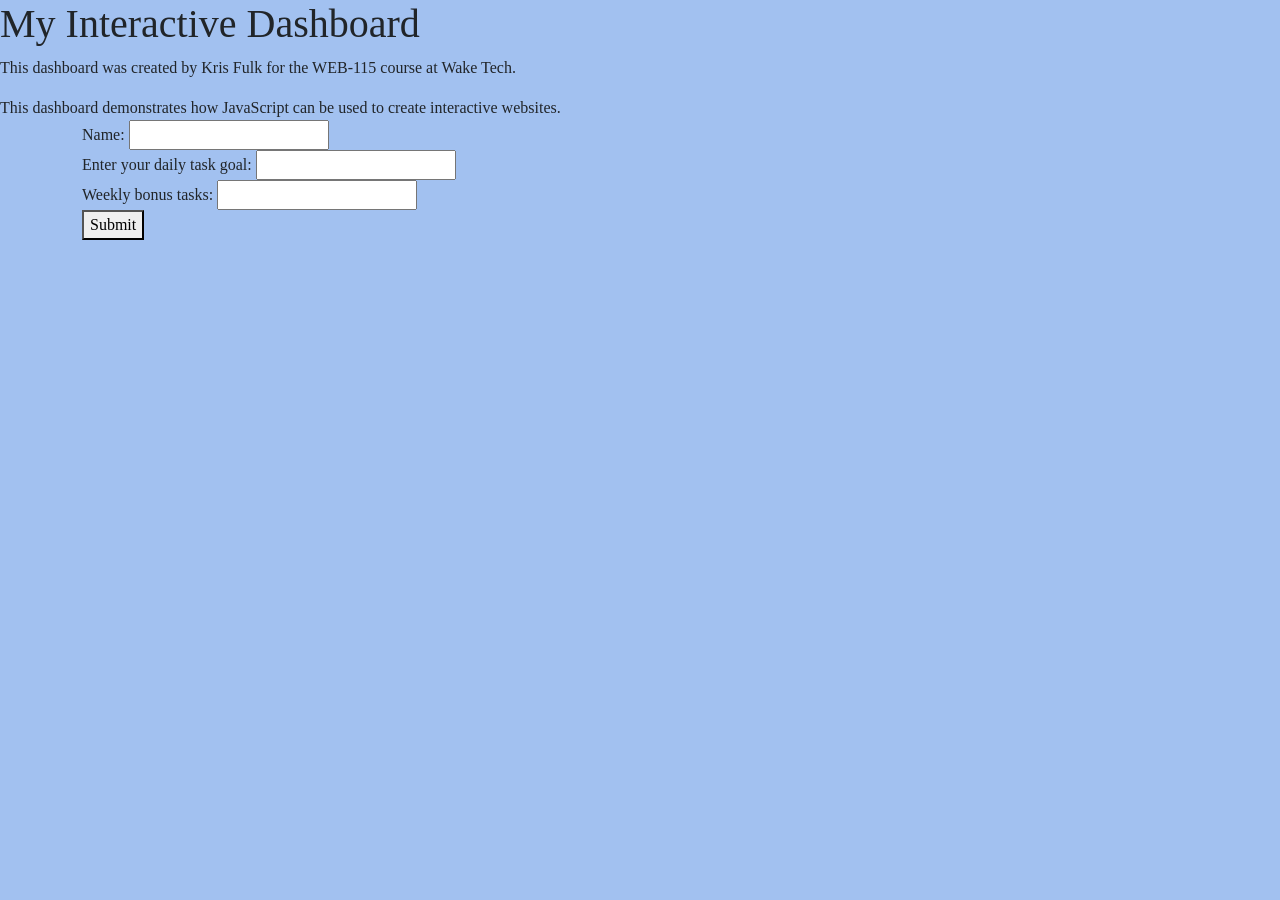
==== index.html @ 65012e2b "Created weekly goal function and user form." ====
<!DOCTYPE html>
<html lang="en">

<head>
    <meta charset="UTF-8">
    <meta name="viewport" content="width=device-width, initial-scale=1.0">
    <title>My Interactive Dashboard</title>
    <!-- Bootstrap  -->
    <link href="https://cdn.jsdelivr.net/npm/bootstrap@5.3.8/dist/css/bootstrap.min.css" rel="stylesheet"
        integrity="sha384-sRIl4kxILFvY47J16cr9ZwB07vP4J8+LH7qKQnuqkuIAvNWLzeN8tE5YBujZqJLB" crossorigin="anonymous">
    <script defer src="https://cdn.jsdelivr.net/npm/bootstrap@5.3.8/dist/js/bootstrap.bundle.min.js"
        integrity="sha384-FKyoEForCGlyvwx9Hj09JcYn3nv7wiPVlz7YYwJrWVcXK/BmnVDxM+D2scQbITxI"
        crossorigin="anonymous"></script>
    <!--External stylesheet-->
    <link rel="stylesheet" href="css/style.css">
</head>

<body>
    <h1>My Interactive Dashboard</h1>
    <p>This dashboard was created by Kris Fulk for the WEB-115 course at Wake Tech.</p>
    <script>document.write("This dashboard demonstrates how JavaScript can be used to create interactive websites.");</script>
    <noscript>Unfortunately, your web browser does not support JavaScript.</noscript>

    <div class="container">
        <div class="row">
            <div class="col" id="weekly-tasks">
                <script src="js/task-manager.js" defer></script>
                <form id="goal-form">
                    <div class="userName">
                        <label for="userName">Name:</label>
                        <input type="text" id="userName" name="userName" required>
                    </div>
                    <div class="dailyGoal">
                        <label for="dailyGoal">Enter your daily task goal:</label>
                        <input type="number" id="dailyGoal" name="dailyGoal" required>
                    </div>
                    <div class="bonusTasks">
                        <label for="bonusTasks">Weekly bonus tasks:</label>
                        <input type="number" id="bonusTasks" name="bonusTasks" required>
                    </div>
                    <button type="submit" id="goal-btn">Submit</button>
                </form>
                <p id="goal-message"></p>
            </div>
        </div>
    </div>
</body>

</html>
---- css/style.css ----
body {
    background-color: #a2c1f0;
    font-family: Georgia, 'Times New Roman', Times, serif;
}
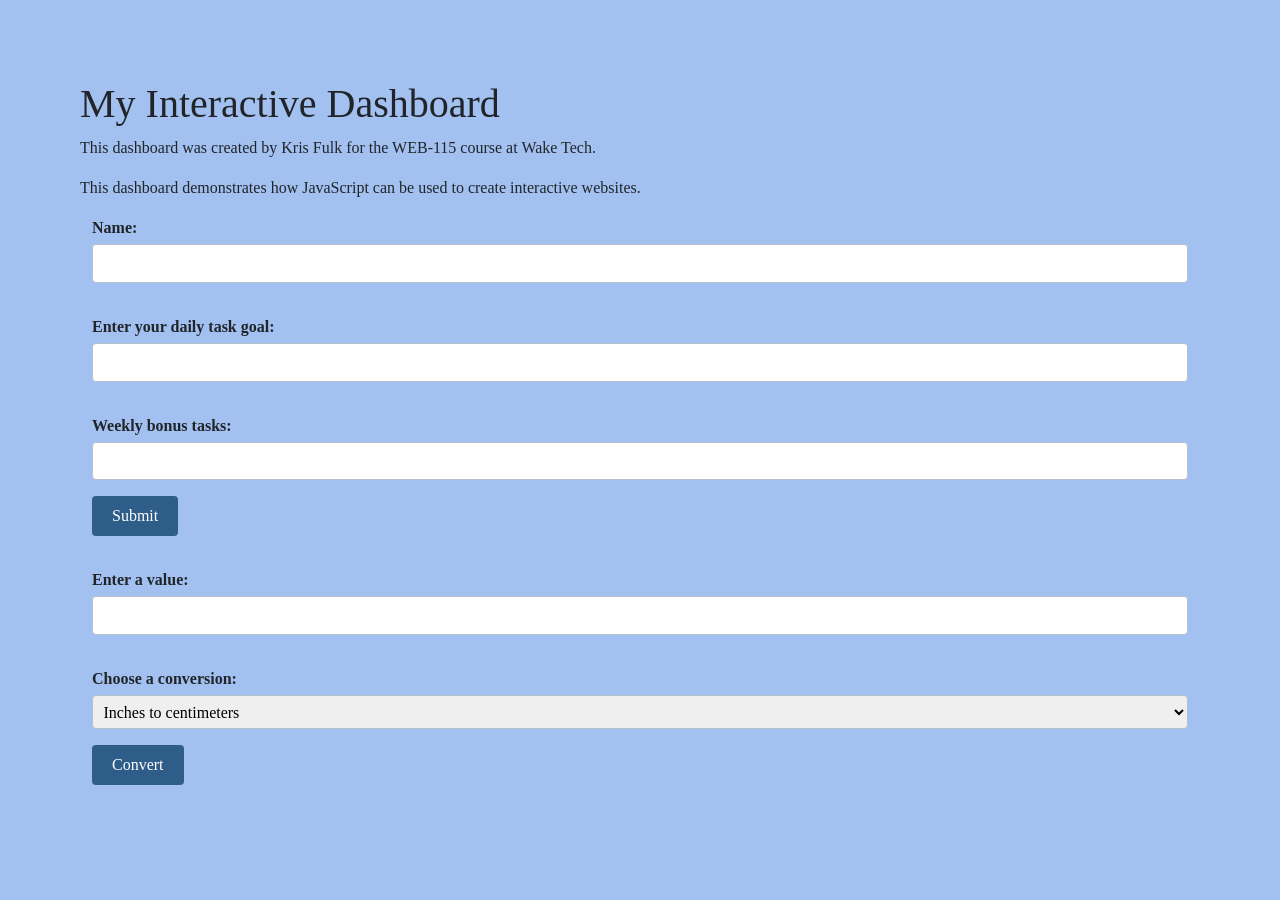
==== commit e060ab0f: "Added Metric to Imperial Units (and vice versa) conversion." ====
--- a/index.html
+++ b/index.html
@@ -21,6 +21,7 @@
     <script>document.write("This dashboard demonstrates how JavaScript can be used to create interactive websites.");</script>
     <noscript>Unfortunately, your web browser does not support JavaScript.</noscript>
 
+    <!-- Weekly Task Goal -->
     <div class="container">
         <div class="row">
             <div class="col" id="weekly-tasks">
@@ -43,6 +44,36 @@
                 <p id="goal-message"></p>
             </div>
         </div>
+
+        <!-- Metric Converter -->
+        <div class="col" id="metric-converter">
+            <script src="js/metric-converter.js" defer></script>
+            <form id="converter-form">
+                <div class="convertValue">
+                    <label for="convertValue">Enter a value:</label>
+                    <input type="number" id="convertValue" name="convertValue" step="any" required>
+                </div>
+                <div class="conversionType">
+                    <label for="conversionType">Choose a conversion:</label>
+                    <select id="conversionType" name="conversionType">
+                        <optgroup label="Imperial to Metric">
+                            <option value="inch to centimeter">Inches to centimeters</option>
+                            <option value="foot to centimeter">Feet to centimeters</option>
+                            <option value="yard to meter">Yards to meters</option>
+                            <option value="mile to kilometer">Miles to kilometers</option>
+                        </optgroup>
+                        <optgroup label="Metric to Imperial">
+                            <option value="centimeter to inch">Centimeters to inches</option>
+                            <option value="centimeter to foot">Centimeters to feet</option>
+                            <option value="meter to yard">Meters to yards</option>
+                            <option value="kilometer to mile">Kilometers to miles</option>
+                        </optgroup>
+                    </select>
+                </div>
+                <button type="submit" id="convert-btn">Convert</button>
+            </form>
+            <p id="convert-result"></p>
+        </div>
     </div>
 </body>
 
--- a/css/style.css
+++ b/css/style.css
@@ -1,4 +1,35 @@
 body {
     background-color: #a2c1f0;
     font-family: Georgia, 'Times New Roman', Times, serif;
-}+    padding: 5rem;
+    margin: auto;
+}
+
+form label {
+    display: block;
+    font-weight: bold;
+    margin-bottom: 0.25rem;
+    padding-top: 1rem;
+}
+
+form input,
+form select {
+    width: 100%;
+    padding: 0.4rem;
+    margin-bottom: 1rem;
+    border: 1px solid #b8c2cc;
+    border-radius: 4px;
+}
+
+form button {
+    padding: 0.5rem 1.25rem;
+    border: none;
+    border-radius: 4px;
+    background-color: #2f5d8a;
+    color: #ffffff;
+    cursor: pointer;
+}
+
+form button:hover {
+    background-color: #244a6e;
+}
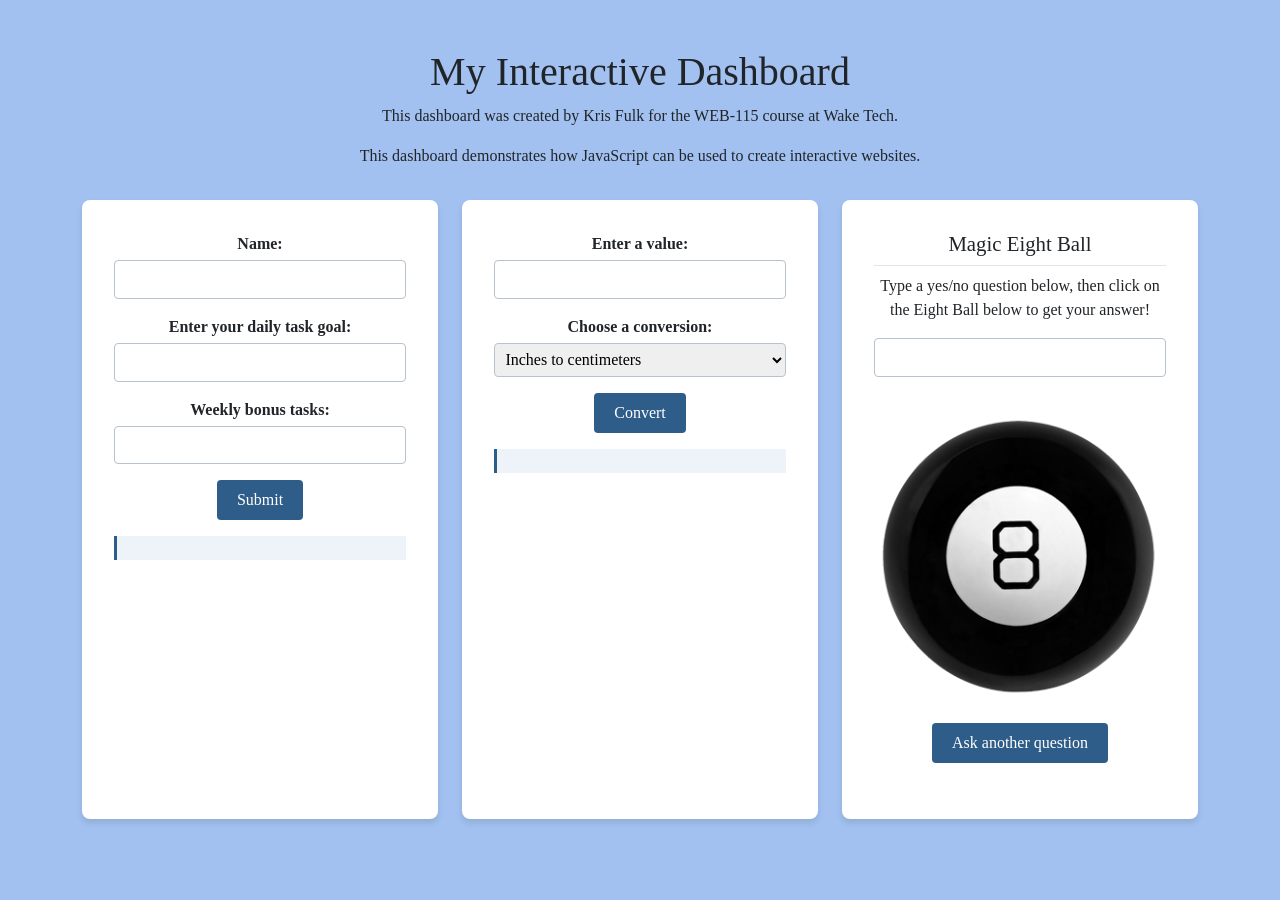
==== commit b1f7515a: "Add interactive dashboard features including Magic Eight Ball simulation and metric converter - Crea" ====
--- a/index.html
+++ b/index.html
@@ -21,9 +21,10 @@
     <script>document.write("This dashboard demonstrates how JavaScript can be used to create interactive websites.");</script>
     <noscript>Unfortunately, your web browser does not support JavaScript.</noscript>
 
-    <!-- Weekly Task Goal -->
     <div class="container">
         <div class="row">
+
+            <!-- Weekly Task Goal -->
             <div class="col" id="weekly-tasks">
                 <script src="js/task-manager.js" defer></script>
                 <form id="goal-form">
@@ -40,39 +41,57 @@
                         <input type="number" id="bonusTasks" name="bonusTasks" required>
                     </div>
                     <button type="submit" id="goal-btn">Submit</button>
+                    <p id="goal-message"></p>
                 </form>
-                <p id="goal-message"></p>
             </div>
-        </div>
 
-        <!-- Metric Converter -->
-        <div class="col" id="metric-converter">
-            <script src="js/metric-converter.js" defer></script>
-            <form id="converter-form">
-                <div class="convertValue">
-                    <label for="convertValue">Enter a value:</label>
-                    <input type="number" id="convertValue" name="convertValue" step="any" required>
-                </div>
-                <div class="conversionType">
-                    <label for="conversionType">Choose a conversion:</label>
-                    <select id="conversionType" name="conversionType">
-                        <optgroup label="Imperial to Metric">
-                            <option value="inch to centimeter">Inches to centimeters</option>
-                            <option value="foot to centimeter">Feet to centimeters</option>
-                            <option value="yard to meter">Yards to meters</option>
-                            <option value="mile to kilometer">Miles to kilometers</option>
-                        </optgroup>
-                        <optgroup label="Metric to Imperial">
-                            <option value="centimeter to inch">Centimeters to inches</option>
-                            <option value="centimeter to foot">Centimeters to feet</option>
-                            <option value="meter to yard">Meters to yards</option>
-                            <option value="kilometer to mile">Kilometers to miles</option>
-                        </optgroup>
-                    </select>
-                </div>
-                <button type="submit" id="convert-btn">Convert</button>
-            </form>
-            <p id="convert-result"></p>
+            <!-- Metric Converter -->
+            <div class="col" id="metric-converter">
+                <script src="js/metric-converter.js" defer></script>
+                <form id="converter-form">
+                    <div class="convertValue">
+                        <label for="convertValue">Enter a value:</label>
+                        <input type="number" id="convertValue" name="convertValue" step="any" required>
+                    </div>
+                    
+                    <div class="conversionType">
+                        <label for="conversionType">Choose a conversion:</label>
+                        <select id="conversionType" name="conversionType">
+                            <optgroup label="Imperial to Metric">
+                                <option value="inch-to-centimeter">Inches to centimeters</option>
+                                <option value="foot-to-centimeter">Feet to centimeters</option>
+                                <option value="yard-to-meter">Yards to meters</option>
+                                <option value="mile-to-kilometer">Miles to kilometers</option>
+                            </optgroup>
+                            <optgroup label="Metric to Imperial">
+                                <option value="centimeter-to-inch">Centimeters to inches</option>
+                                <option value="centimeter-to-foot">Centimeters to feet</option>
+                                <option value="meter-to-yard">Meters to yards</option>
+                                <option value="kilometer-to-mile">Kilometers to miles</option>
+                            </optgroup>
+                        </select>
+                    </div>
+                    <button type="submit" id="convert-btn">Convert</button>
+                    <p id="convert-result"></p>
+                </form>
+            </div>
+
+            <!-- Magic Eight Ball -->
+            <div class="col" id="magic-eight-ball">
+                <script src="js/magic-eight-ball.js" defer></script>
+                <link rel="stylesheet" href="css/magic-eight-ball.css">
+                <h2 class="heading">Magic Eight Ball</h2>
+                <form id="eight-ball-form">
+                    <p>Type a yes/no question below, then click on the Eight Ball below to get your answer!</p>
+                    <input id="question" name="question" size="80">
+                    <div id="magicEightBall">
+                        <div id="circle"></div>
+                        <img id="ball" src="img/magic-eight-ball.png" alt="Magic Eight Ball">
+                    </div>
+                    <button id="reset" name="reset" type="reset">Ask another question</button>
+                </form>
+                <br>
+            </div>
         </div>
     </div>
 </body>
--- a/css/style.css
+++ b/css/style.css
@@ -1,20 +1,58 @@
 body {
     background-color: #a2c1f0;
     font-family: Georgia, 'Times New Roman', Times, serif;
-    padding: 5rem;
+    padding: 3rem 1rem;
     margin: auto;
+    text-align: center;
 }
 
+.container {
+    padding-top: 2rem;
+}
+
+.col {
+    min-width: 280px;
+}
+
+/* Cards */
+#weekly-tasks,
+#metric-converter,
+.row #magic-eight-ball {
+    flex: 1;
+    max-width: none;
+    margin: 0;
+    background-color: #ffffff;
+    padding: 2rem;
+    border-radius: 8px;
+    box-shadow: 0 4px 6px rgba(0, 0, 0, 0.1);
+}
+
+.row {
+    display: flex;
+    align-items: stretch;
+    gap: 1.5rem;
+    margin: 0;
+}
+
+/* Card titles */
+.heading {
+    margin-top: 0;
+    padding-bottom: 0.5rem;
+    border-bottom: 1px solid #dfe5ec;
+    font-size: 1.3rem;
+}
+
+/* Forms */
 form label {
     display: block;
     font-weight: bold;
     margin-bottom: 0.25rem;
-    padding-top: 1rem;
 }
 
 form input,
 form select {
     width: 100%;
+    box-sizing: border-box;
     padding: 0.4rem;
     margin-bottom: 1rem;
     border: 1px solid #b8c2cc;
@@ -33,3 +71,36 @@
 form button:hover {
     background-color: #244a6e;
 }
+
+/* Output */
+#goal-message,
+#convert-result {
+    margin-top: 1rem;
+    padding: 0.75rem;
+    border-left: 3px solid #2f5d8a;
+    background-color: #eef3f9;
+    font-weight: bold;
+    color: #2f5d8a;
+}
+
+/* Magic Eight Ball */
+#circle {
+    display: none;
+    align-items: center;
+    justify-content: center;
+    text-align: center;
+    padding: 0.5rem;
+    box-sizing: border-box;
+    line-height: 1.2;
+}
+
+#magicEightBall {
+    position: relative;
+    width: 300px;
+    margin: 1.25rem auto;
+}
+
+#ball {
+    display: block;
+    width: 290px;
+}
--- a/css/magic-eight-ball.css
+++ b/css/magic-eight-ball.css
@@ -0,0 +1,43 @@
+
+#magic-eight-ball {
+  max-width: 410px;
+  text-align: center;
+  margin: auto;
+}
+
+#circle {
+  font-size: 12pt;
+  background-color: white;
+  color: black;
+  position: absolute;
+  margin-left: 70px;
+  margin-top: 70px;
+  height: 150px;
+  width: 150px;
+  border-radius: 50%;
+  text-wrap: wrap;
+  display: none;
+}
+
+
+img:active {
+  animation: shake 1s;
+  animation-iteration-count: infinite;
+}
+
+img:visited {
+  animation: none;
+}
+@keyframes shake {
+  0% { transform: translate(1px, 1px) rotate(0deg);  }
+  10% { transform: translate(-1px, -2px) rotate(-1deg); }
+  20% { transform: translate(-3px, 0px) rotate(1deg); }
+  30% { transform: translate(3px, 2px) rotate(0deg); }
+  40% { transform: translate(1px, -1px) rotate(1deg); }
+  50% { transform: translate(-1px, 2px) rotate(-1deg); }
+  60% { transform: translate(-3px, 1px) rotate(0deg); }
+  70% { transform: translate(3px, 1px) rotate(-1deg); }
+  80% { transform: translate(-1px, -1px) rotate(1deg); }
+  90% { transform: translate(1px, 2px) rotate(0deg); }
+  100% { transform: translate(1px, -2px) rotate(-1deg); }
+}
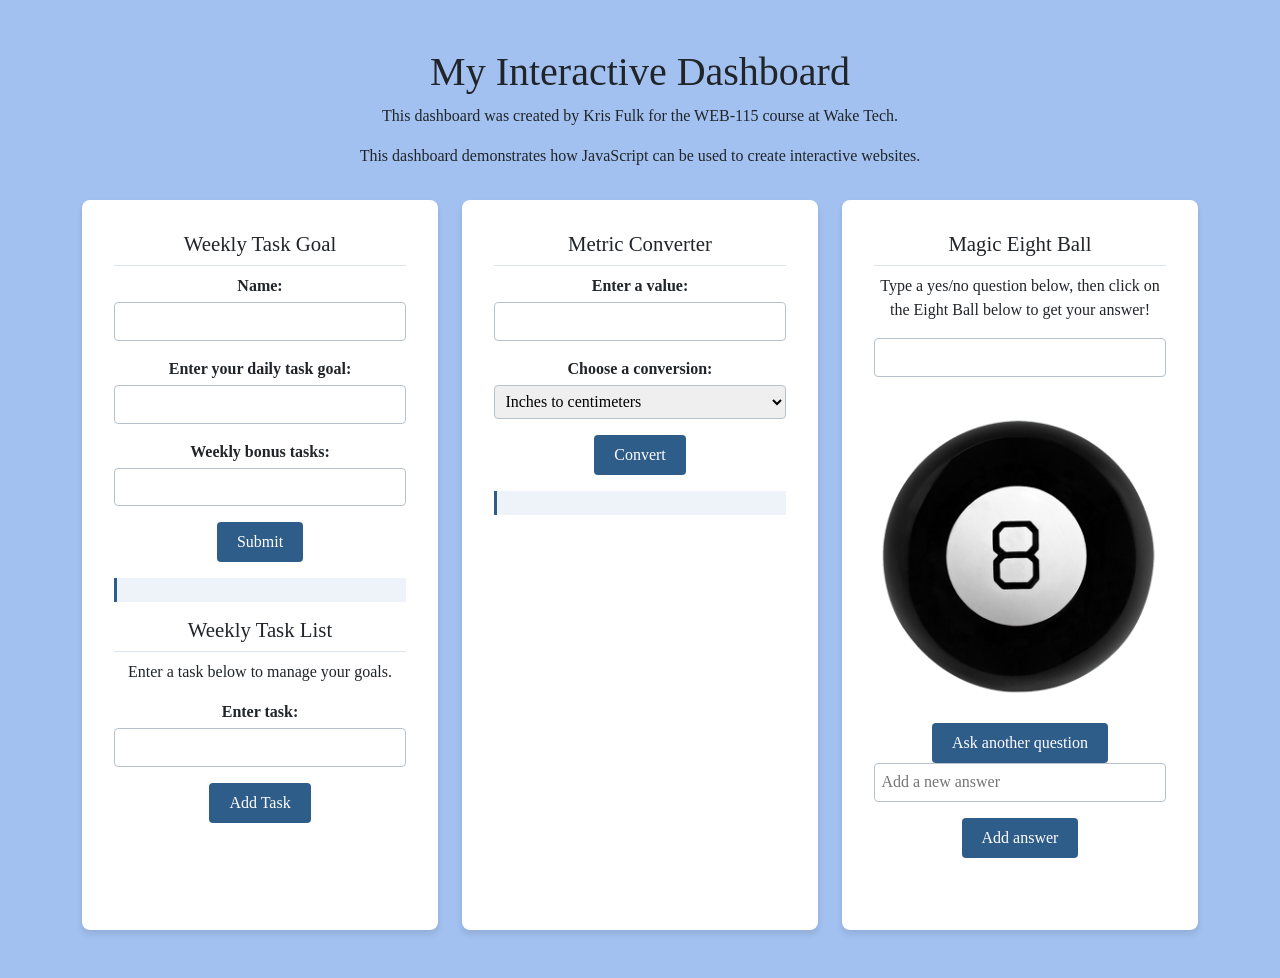
==== commit ec2b1fbf: "Add weekly task management features and update Magic Eight Ball section - Introduced a new task list" ====
--- a/index.html
+++ b/index.html
@@ -27,6 +27,7 @@
             <!-- Weekly Task Goal -->
             <div class="col" id="weekly-tasks">
                 <script src="js/task-manager.js" defer></script>
+                <h3 class="heading">Weekly Task Goal</h3>
                 <form id="goal-form">
                     <div class="userName">
                         <label for="userName">Name:</label>
@@ -43,11 +44,23 @@
                     <button type="submit" id="goal-btn">Submit</button>
                     <p id="goal-message"></p>
                 </form>
+
+                <!-- Weekly Task List -->
+                <div id="task-list">
+                    <h3 class="heading">Weekly Task List</h3>
+                    <p>Enter a task below to manage your goals.</p>
+                    <form id="task-form">
+                        <label for="task-name">Enter task:</label>
+                        <input type="text" id="task-name" name="task-name" autocomplete="off">
+                        <button type="button" id="add-task">Add Task</button>
+                    </form>
+                </div>
             </div>
 
             <!-- Metric Converter -->
             <div class="col" id="metric-converter">
                 <script src="js/metric-converter.js" defer></script>
+                <h3 class="heading">Metric Converter</h3>
                 <form id="converter-form">
                     <div class="convertValue">
                         <label for="convertValue">Enter a value:</label>
@@ -80,7 +93,7 @@
             <div class="col" id="magic-eight-ball">
                 <script src="js/magic-eight-ball.js" defer></script>
                 <link rel="stylesheet" href="css/magic-eight-ball.css">
-                <h2 class="heading">Magic Eight Ball</h2>
+                <h3 class="heading">Magic Eight Ball</h3>
                 <form id="eight-ball-form">
                     <p>Type a yes/no question below, then click on the Eight Ball below to get your answer!</p>
                     <input id="question" name="question" size="80">
@@ -89,6 +102,9 @@
                         <img id="ball" src="img/magic-eight-ball.png" alt="Magic Eight Ball">
                     </div>
                     <button id="reset" name="reset" type="reset">Ask another question</button>
+<input id="new-answer" name="new-answer" size="40" placeholder="Add a new answer">
+<button id="add-btn" type="button">Add answer</button>
+                    <p id="answer"></p>
                 </form>
                 <br>
             </div>
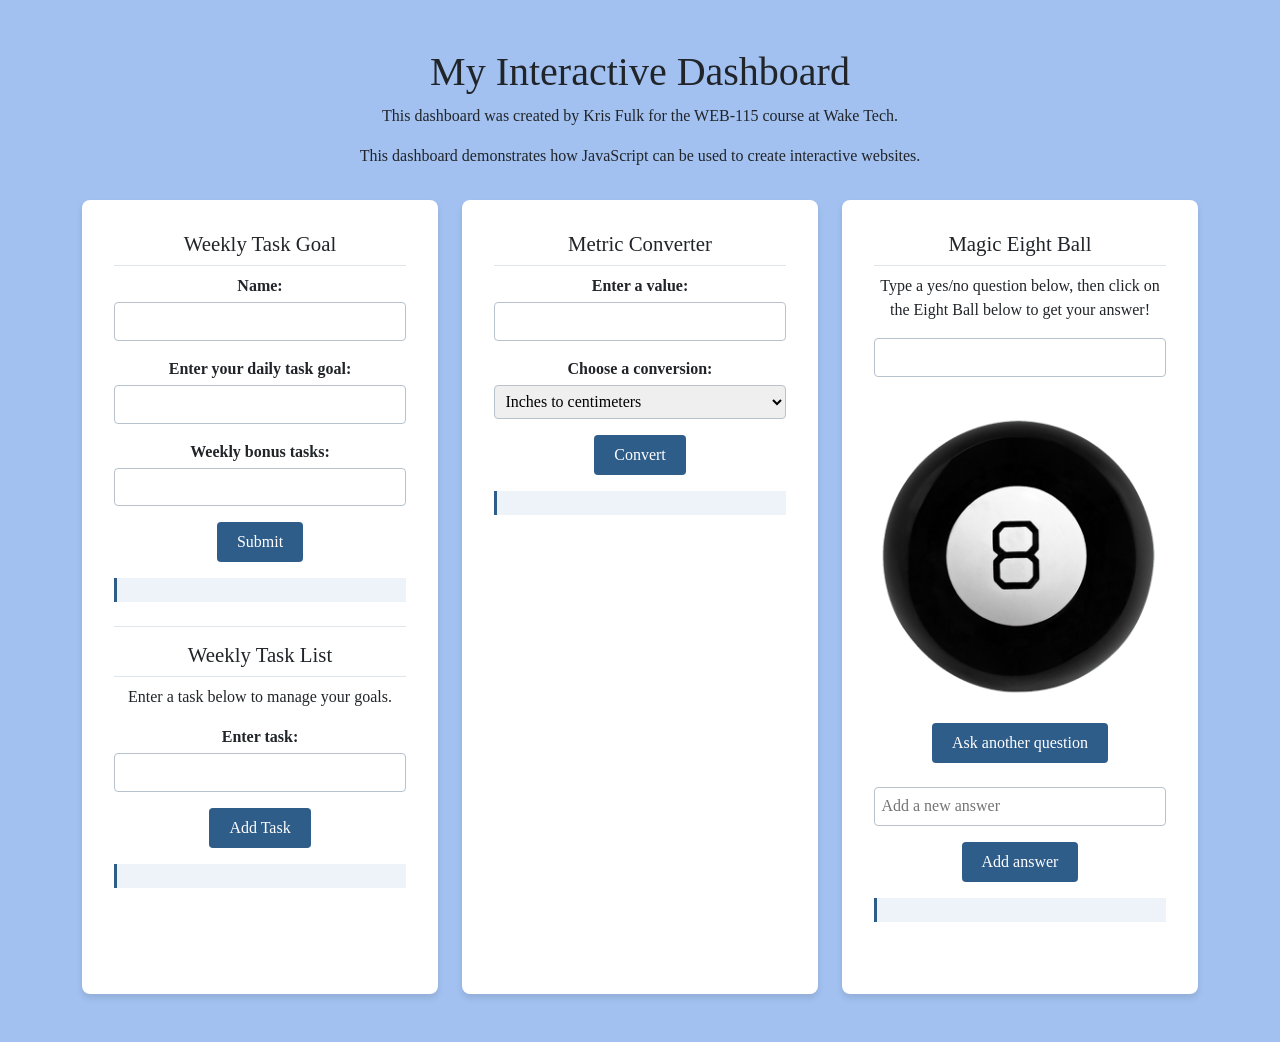
==== commit c9a8b9ee: "Enhance Magic Eight Ball feature by allowing users to add custom answers and update README with task" ====
--- a/index.html
+++ b/index.html
@@ -102,7 +102,7 @@
                         <img id="ball" src="img/magic-eight-ball.png" alt="Magic Eight Ball">
                     </div>
                     <button id="reset" name="reset" type="reset">Ask another question</button>
-<input id="new-answer" name="new-answer" size="40" placeholder="Add a new answer">
+                    <input id="new-answer" name="new-answer" size="40" placeholder="Add a new answer">
 <button id="add-btn" type="button">Add answer</button>
                     <p id="answer"></p>
                 </form>
--- a/css/style.css
+++ b/css/style.css
@@ -32,6 +32,17 @@
     align-items: stretch;
     gap: 1.5rem;
     margin: 0;
+}
+
+#task-list {
+    margin-top: 1.5rem;
+    padding-top: 1rem;
+    border-top: 1px solid #dfe5ec;
+}
+
+#user-tasks {
+    text-align: left;
+    padding-left: 1.5rem;
 }
 
 /* Card titles */
@@ -74,13 +85,20 @@
 
 /* Output */
 #goal-message,
-#convert-result {
+#convert-result, 
+#answer, 
+#user-tasks{
     margin-top: 1rem;
     padding: 0.75rem;
     border-left: 3px solid #2f5d8a;
     background-color: #eef3f9;
     font-weight: bold;
     color: #2f5d8a;
+}
+
+#user-tasks {
+    list-style-position: inside;
+    padding-left: 1.5rem;
 }
 
 /* Magic Eight Ball */
@@ -103,4 +121,8 @@
 #ball {
     display: block;
     width: 290px;
+}
+
+#new-answer {
+    margin-top: 1.5rem;
 }
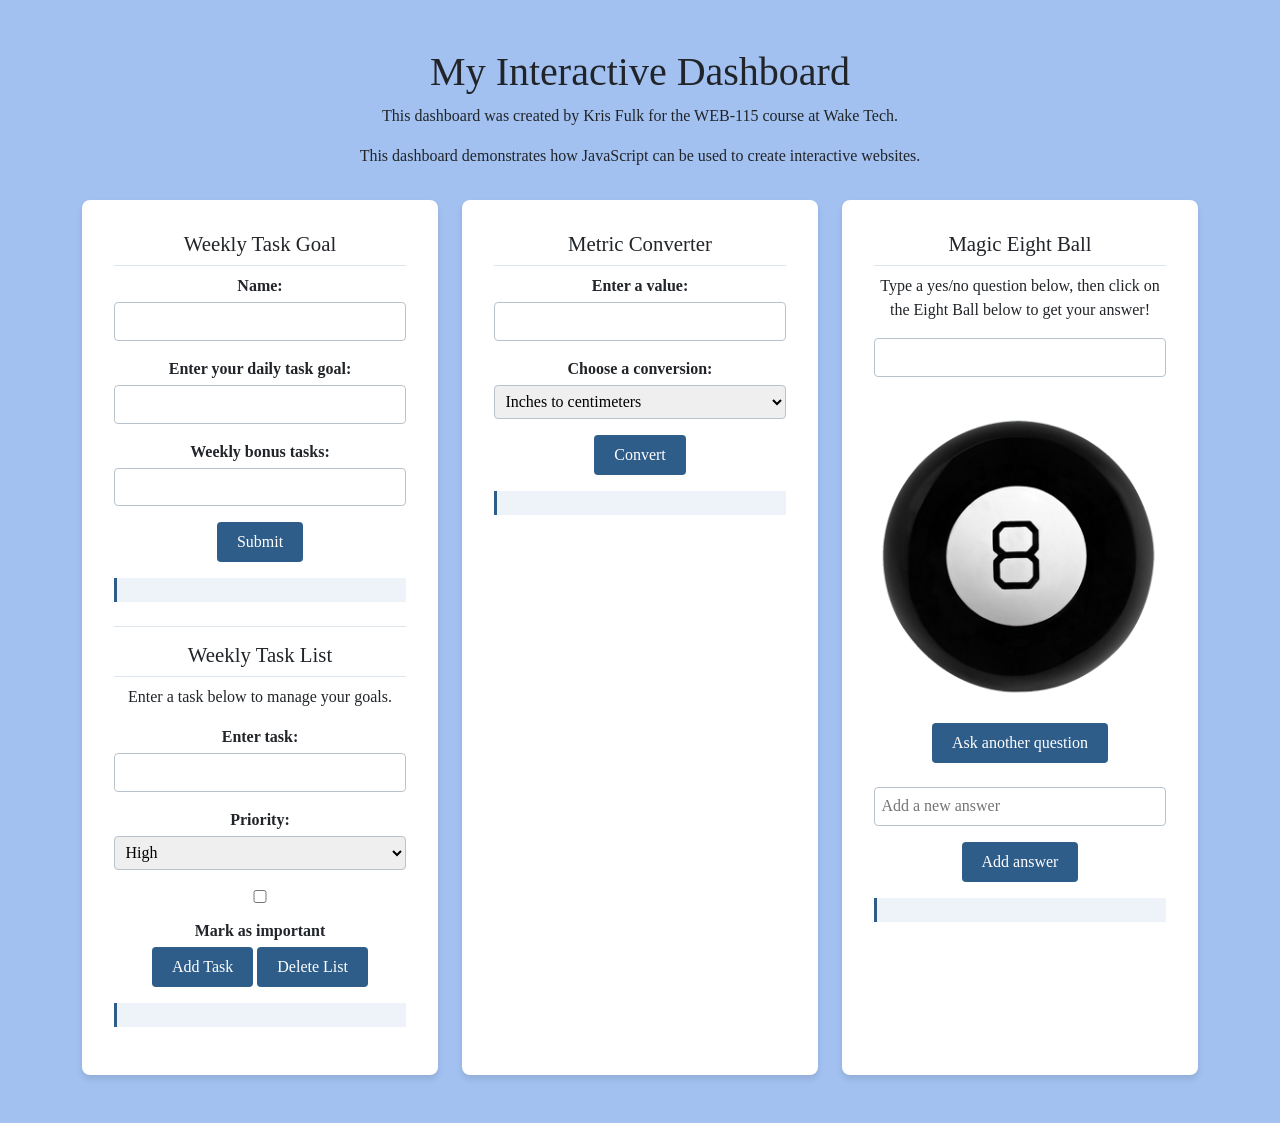
==== commit 524066ca: "Enhance task management by adding priority selection and importance checkbox; implement task deletio" ====
--- a/index.html
+++ b/index.html
@@ -52,7 +52,21 @@
                     <form id="task-form">
                         <label for="task-name">Enter task:</label>
                         <input type="text" id="task-name" name="task-name" autocomplete="off">
-                        <button type="button" id="add-task">Add Task</button>
+
+                        <label for="task-priority">Priority:</label>
+                        <select id="task-priority" name="task-priority">
+                            <option value="High">High</option>
+                            <option value="Medium">Medium</option>
+                            <option value="Low">Low</option>
+                        </select>
+
+                        <label for="task-important" class="checkbox-label">
+                            <input type="checkbox" id="task-important" name="task-important">
+                            Mark as important
+                        </label>
+
+                        <button type="submit" id="add-task">Add Task</button>
+                        <button type="button" id="delete-list">Delete List</button>
                     </form>
                 </div>
             </div>
@@ -66,7 +80,7 @@
                         <label for="convertValue">Enter a value:</label>
                         <input type="number" id="convertValue" name="convertValue" step="any" required>
                     </div>
-                    
+
                     <div class="conversionType">
                         <label for="conversionType">Choose a conversion:</label>
                         <select id="conversionType" name="conversionType">
@@ -103,7 +117,7 @@
                     </div>
                     <button id="reset" name="reset" type="reset">Ask another question</button>
                     <input id="new-answer" name="new-answer" size="40" placeholder="Add a new answer">
-<button id="add-btn" type="button">Add answer</button>
+                    <button id="add-btn" type="button">Add answer</button>
                     <p id="answer"></p>
                 </form>
                 <br>
--- a/css/style.css
+++ b/css/style.css
@@ -125,4 +125,5 @@
 
 #new-answer {
     margin-top: 1.5rem;
-}+}
+
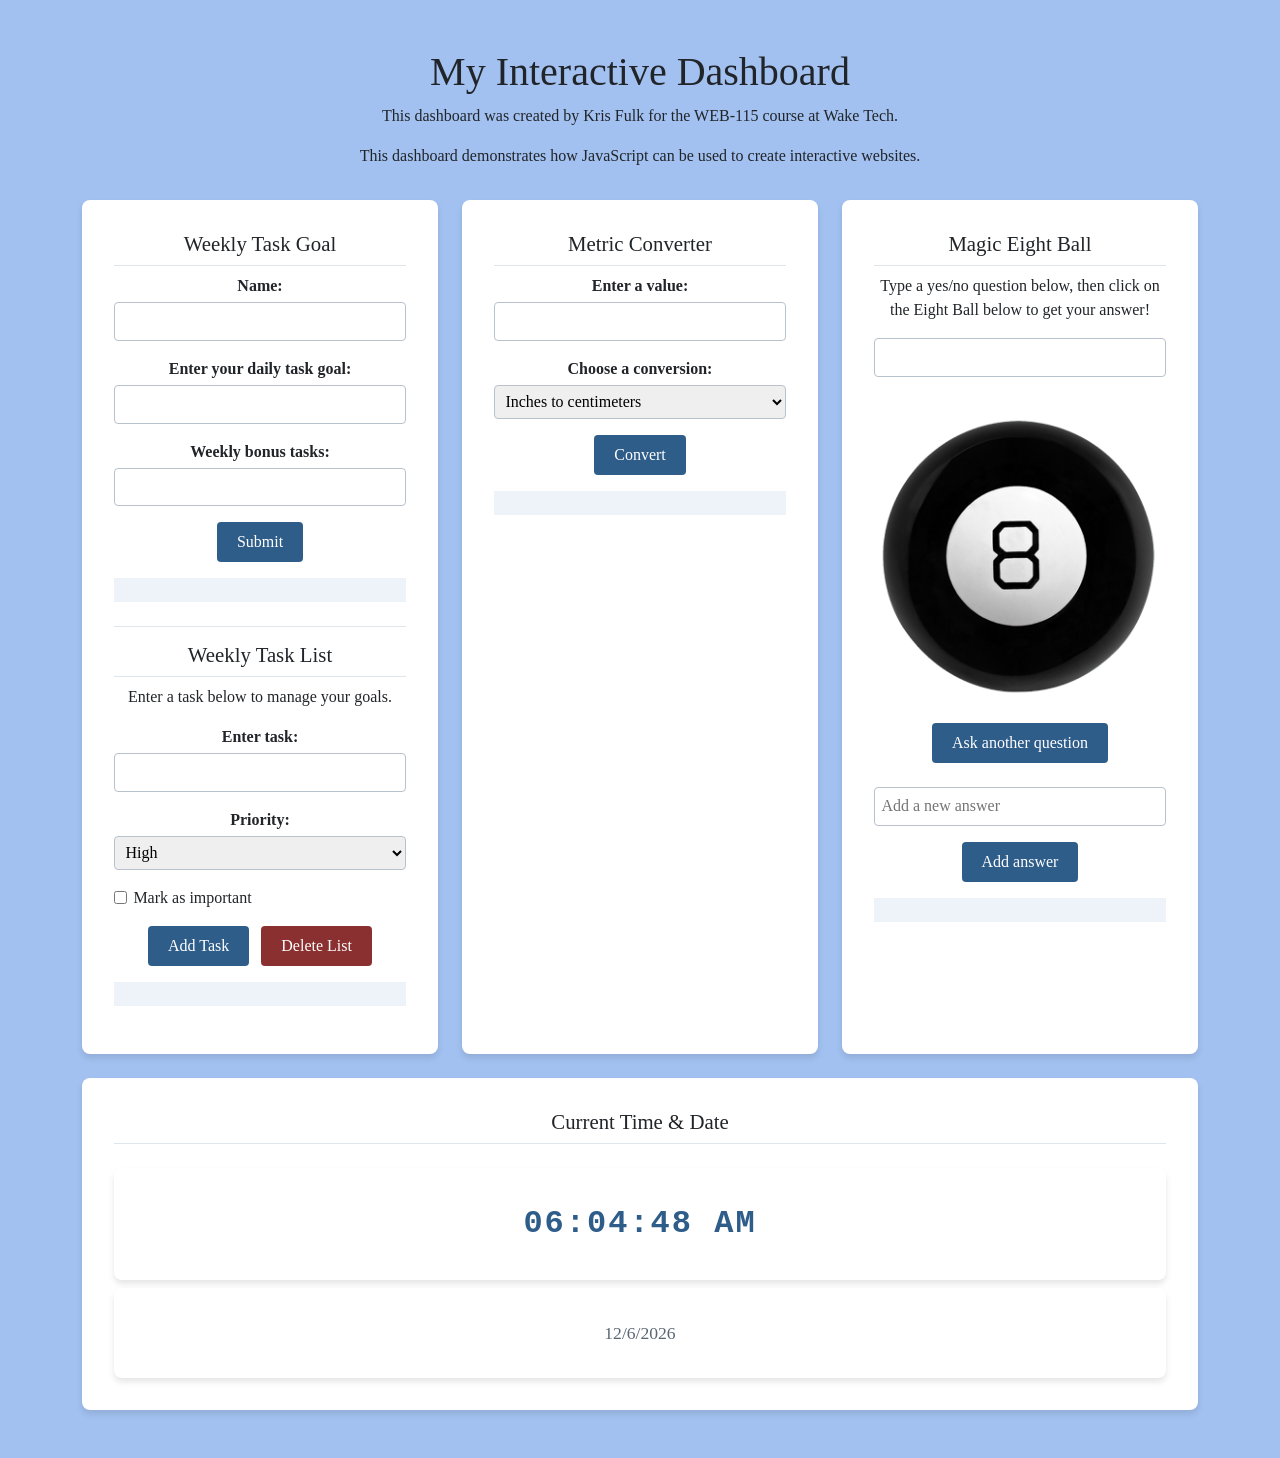
==== commit 3e95c41a: "Add digital clock feature with styling and functionality" ====
--- a/index.html
+++ b/index.html
@@ -5,14 +5,17 @@
     <meta charset="UTF-8">
     <meta name="viewport" content="width=device-width, initial-scale=1.0">
     <title>My Interactive Dashboard</title>
+
     <!-- Bootstrap  -->
     <link href="https://cdn.jsdelivr.net/npm/bootstrap@5.3.8/dist/css/bootstrap.min.css" rel="stylesheet"
         integrity="sha384-sRIl4kxILFvY47J16cr9ZwB07vP4J8+LH7qKQnuqkuIAvNWLzeN8tE5YBujZqJLB" crossorigin="anonymous">
     <script defer src="https://cdn.jsdelivr.net/npm/bootstrap@5.3.8/dist/js/bootstrap.bundle.min.js"
         integrity="sha384-FKyoEForCGlyvwx9Hj09JcYn3nv7wiPVlz7YYwJrWVcXK/BmnVDxM+D2scQbITxI"
         crossorigin="anonymous"></script>
+        
     <!--External stylesheet-->
     <link rel="stylesheet" href="css/style.css">
+    <link rel="stylesheet" href="css/digital-clock.css">
 </head>
 
 <body>
@@ -21,109 +24,118 @@
     <script>document.write("This dashboard demonstrates how JavaScript can be used to create interactive websites.");</script>
     <noscript>Unfortunately, your web browser does not support JavaScript.</noscript>
 
-    <div class="container">
-        <div class="row">
+    <main>
+        <div class="container">
+            <div class="row">
 
-            <!-- Weekly Task Goal -->
-            <div class="col" id="weekly-tasks">
-                <script src="js/task-manager.js" defer></script>
-                <h3 class="heading">Weekly Task Goal</h3>
-                <form id="goal-form">
-                    <div class="userName">
-                        <label for="userName">Name:</label>
-                        <input type="text" id="userName" name="userName" required>
+                <!-- Weekly Task Goal -->
+                <div class="col" id="weekly-tasks">
+                    <script src="js/task-manager.js" defer></script>
+                    <h3 class="heading">Weekly Task Goal</h3>
+                    <form id="goal-form">
+                        <div class="userName">
+                            <label for="userName">Name:</label>
+                            <input type="text" id="userName" name="userName" required>
+                        </div>
+                        <div class="dailyGoal">
+                            <label for="dailyGoal">Enter your daily task goal:</label>
+                            <input type="number" id="dailyGoal" name="dailyGoal" required>
+                        </div>
+                        <div class="bonusTasks">
+                            <label for="bonusTasks">Weekly bonus tasks:</label>
+                            <input type="number" id="bonusTasks" name="bonusTasks" required>
+                        </div>
+                        <button type="submit" id="goal-btn">Submit</button>
+                        <p id="goal-message"></p>
+                    </form>
+
+                    <!-- Weekly Task List -->
+                    <div id="task-list">
+                        <h3 class="heading">Weekly Task List</h3>
+                        <p>Enter a task below to manage your goals.</p>
+                        <form id="task-form">
+                            <label for="task-name">Enter task:</label>
+                            <input type="text" id="task-name" name="task-name" autocomplete="off">
+
+                            <label for="task-priority">Priority:</label>
+                            <select id="task-priority" name="task-priority">
+                                <option value="High">High</option>
+                                <option value="Medium">Medium</option>
+                                <option value="Low">Low</option>
+                            </select>
+
+                            <label for="task-important" class="checkbox-label">
+                                <input type="checkbox" id="task-important" name="task-important">
+                                Mark as important
+                            </label>
+
+                            <button type="submit" id="add-task">Add Task</button>
+                            <button type="button" id="delete-list">Delete List</button>
+                        </form>
                     </div>
-                    <div class="dailyGoal">
-                        <label for="dailyGoal">Enter your daily task goal:</label>
-                        <input type="number" id="dailyGoal" name="dailyGoal" required>
-                    </div>
-                    <div class="bonusTasks">
-                        <label for="bonusTasks">Weekly bonus tasks:</label>
-                        <input type="number" id="bonusTasks" name="bonusTasks" required>
-                    </div>
-                    <button type="submit" id="goal-btn">Submit</button>
-                    <p id="goal-message"></p>
-                </form>
+                </div>
 
-                <!-- Weekly Task List -->
-                <div id="task-list">
-                    <h3 class="heading">Weekly Task List</h3>
-                    <p>Enter a task below to manage your goals.</p>
-                    <form id="task-form">
-                        <label for="task-name">Enter task:</label>
-                        <input type="text" id="task-name" name="task-name" autocomplete="off">
+                <!-- Metric Converter -->
+                <div class="col" id="metric-converter">
+                    <script src="js/metric-converter.js" defer></script>
+                    <h3 class="heading">Metric Converter</h3>
+                    <form id="converter-form">
+                        <div class="convertValue">
+                            <label for="convertValue">Enter a value:</label>
+                            <input type="number" id="convertValue" name="convertValue" step="any" required>
+                        </div>
 
-                        <label for="task-priority">Priority:</label>
-                        <select id="task-priority" name="task-priority">
-                            <option value="High">High</option>
-                            <option value="Medium">Medium</option>
-                            <option value="Low">Low</option>
-                        </select>
-
-                        <label for="task-important" class="checkbox-label">
-                            <input type="checkbox" id="task-important" name="task-important">
-                            Mark as important
-                        </label>
-
-                        <button type="submit" id="add-task">Add Task</button>
-                        <button type="button" id="delete-list">Delete List</button>
+                        <div class="conversionType">
+                            <label for="conversionType">Choose a conversion:</label>
+                            <select id="conversionType" name="conversionType">
+                                <optgroup label="Imperial to Metric">
+                                    <option value="inch-to-centimeter">Inches to centimeters</option>
+                                    <option value="foot-to-centimeter">Feet to centimeters</option>
+                                    <option value="yard-to-meter">Yards to meters</option>
+                                    <option value="mile-to-kilometer">Miles to kilometers</option>
+                                </optgroup>
+                                <optgroup label="Metric to Imperial">
+                                    <option value="centimeter-to-inch">Centimeters to inches</option>
+                                    <option value="centimeter-to-foot">Centimeters to feet</option>
+                                    <option value="meter-to-yard">Meters to yards</option>
+                                    <option value="kilometer-to-mile">Kilometers to miles</option>
+                                </optgroup>
+                            </select>
+                        </div>
+                        <button type="submit" id="convert-btn">Convert</button>
+                        <p id="convert-result"></p>
                     </form>
                 </div>
+
+                <!-- Magic Eight Ball -->
+                <div class="col" id="magic-eight-ball">
+                    <script src="js/magic-eight-ball.js" defer></script>
+                    <link rel="stylesheet" href="css/magic-eight-ball.css">
+                    <h3 class="heading">Magic Eight Ball</h3>
+                    <form id="eight-ball-form">
+                        <p>Type a yes/no question below, then click on the Eight Ball below to get your answer!</p>
+                        <input id="question" name="question" size="80">
+                        <div id="magicEightBall">
+                            <div id="circle"></div>
+                            <img id="ball" src="img/magic-eight-ball.png" alt="Magic Eight Ball">
+                        </div>
+                        <button id="reset" name="reset" type="reset">Ask another question</button>
+                        <input id="new-answer" name="new-answer" size="40" placeholder="Add a new answer">
+                        <button id="add-btn" type="button">Add answer</button>
+                        <p id="answer"></p>
+                    </form>
+                    <br>
+                </div>
+
+                <!-- Digital Clock -->
+                <div class="col" id="digital-clock">
+                    <script src="js/digital-clock.js" defer></script>
+                    <h3 class="heading">Current Time &amp; Date</h3>
+                    <p id="clock-face"></p>
+                    <p id="calendar-date"></p>
+                </div>
             </div>
-
-            <!-- Metric Converter -->
-            <div class="col" id="metric-converter">
-                <script src="js/metric-converter.js" defer></script>
-                <h3 class="heading">Metric Converter</h3>
-                <form id="converter-form">
-                    <div class="convertValue">
-                        <label for="convertValue">Enter a value:</label>
-                        <input type="number" id="convertValue" name="convertValue" step="any" required>
-                    </div>
-
-                    <div class="conversionType">
-                        <label for="conversionType">Choose a conversion:</label>
-                        <select id="conversionType" name="conversionType">
-                            <optgroup label="Imperial to Metric">
-                                <option value="inch-to-centimeter">Inches to centimeters</option>
-                                <option value="foot-to-centimeter">Feet to centimeters</option>
-                                <option value="yard-to-meter">Yards to meters</option>
-                                <option value="mile-to-kilometer">Miles to kilometers</option>
-                            </optgroup>
-                            <optgroup label="Metric to Imperial">
-                                <option value="centimeter-to-inch">Centimeters to inches</option>
-                                <option value="centimeter-to-foot">Centimeters to feet</option>
-                                <option value="meter-to-yard">Meters to yards</option>
-                                <option value="kilometer-to-mile">Kilometers to miles</option>
-                            </optgroup>
-                        </select>
-                    </div>
-                    <button type="submit" id="convert-btn">Convert</button>
-                    <p id="convert-result"></p>
-                </form>
-            </div>
-
-            <!-- Magic Eight Ball -->
-            <div class="col" id="magic-eight-ball">
-                <script src="js/magic-eight-ball.js" defer></script>
-                <link rel="stylesheet" href="css/magic-eight-ball.css">
-                <h3 class="heading">Magic Eight Ball</h3>
-                <form id="eight-ball-form">
-                    <p>Type a yes/no question below, then click on the Eight Ball below to get your answer!</p>
-                    <input id="question" name="question" size="80">
-                    <div id="magicEightBall">
-                        <div id="circle"></div>
-                        <img id="ball" src="img/magic-eight-ball.png" alt="Magic Eight Ball">
-                    </div>
-                    <button id="reset" name="reset" type="reset">Ask another question</button>
-                    <input id="new-answer" name="new-answer" size="40" placeholder="Add a new answer">
-                    <button id="add-btn" type="button">Add answer</button>
-                    <p id="answer"></p>
-                </form>
-                <br>
-            </div>
-        </div>
-    </div>
+    </main>
 </body>
 
 </html>
--- a/css/style.css
+++ b/css/style.css
@@ -17,6 +17,7 @@
 /* Cards */
 #weekly-tasks,
 #metric-converter,
+#digital-clock, #clock-face, #calendar-date,
 .row #magic-eight-ball {
     flex: 1;
     max-width: none;
@@ -90,7 +91,6 @@
 #user-tasks{
     margin-top: 1rem;
     padding: 0.75rem;
-    border-left: 3px solid #2f5d8a;
     background-color: #eef3f9;
     font-weight: bold;
     color: #2f5d8a;
@@ -127,3 +127,32 @@
     margin-top: 1.5rem;
 }
 
+/* Weekly Task List */
+#task-important {
+    width: auto;
+    margin-bottom: 0;
+    margin-right: 0.4rem;
+}
+
+.checkbox-label {
+    display: flex;
+    align-items: center;
+    font-weight: normal;
+    text-transform: none;
+    margin-bottom: 1rem;
+}
+
+#user-tasks {
+    list-style: none;
+    padding-left: 0;
+    margin-top: 1rem;
+}
+
+#delete-list {
+    background-color: #8a3030;
+    margin-left: 0.5rem;
+}
+
+#delete-list:hover {
+    background-color: #6e2424;
+}
--- a/css/digital-clock.css
+++ b/css/digital-clock.css
@@ -0,0 +1,21 @@
+/* Center everything in the clock card */
+#digital-clock {
+    text-align: center;
+}
+
+/* The time display */
+#clock-face {
+    font-family: 'Courier New', Courier, monospace;
+    font-size: 2rem;
+    font-weight: bold;
+    color: #2f5d8a;
+    letter-spacing: 2px;
+    margin-top: 1.5rem;
+    margin-bottom: 0.5rem;
+}
+
+/* The calendar date below the time */
+#calendar-date {
+    font-size: 1.1rem;
+    color: #5a6773;
+}
